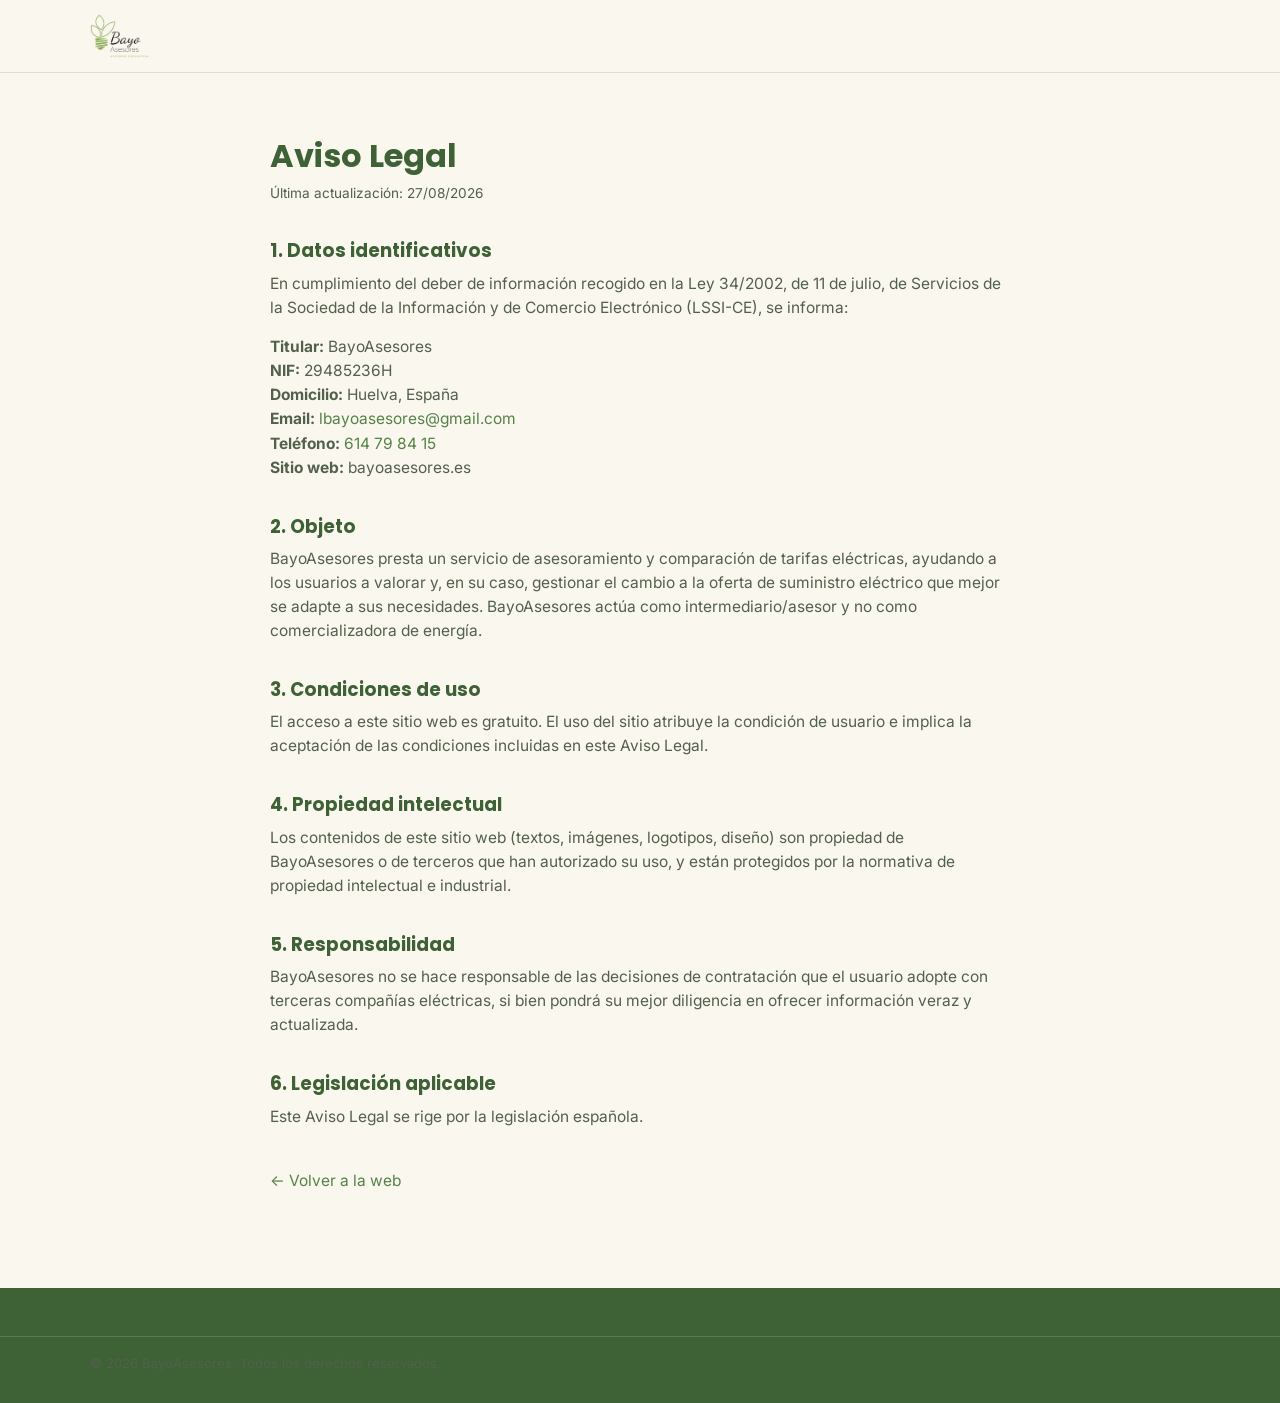
==== aviso-legal.html @ 18b34208 "Primera version de la web de BayoAsesores Landing de asesoria energetica con formulario de contacto " ====
<!DOCTYPE html>
<html lang="es">
<head>
<meta charset="UTF-8">
<meta name="viewport" content="width=device-width, initial-scale=1.0">
<title>Aviso Legal | BayoAsesores</title>
<link href="https://fonts.googleapis.com/css2?family=Poppins:wght@600;700;800&family=Inter:wght@400;500;600;700&display=swap" rel="stylesheet">
<link rel="stylesheet" href="https://cdn.jsdelivr.net/npm/bootstrap-icons@1.11.3/font/bootstrap-icons.min.css">
<link rel="stylesheet" href="css/styles.css">
<link rel="icon" type="image/png" href="img/favicon.png">
<style>
  .legal { max-width: 780px; margin: 0 auto; padding: 64px 20px 80px; }
  .legal h1 { margin-bottom: 8px; }
  .legal h2 { font-size: 1.15rem; margin-top: 36px; }
  .legal p, .legal li { color: var(--ink-soft); font-size: .97rem; }
  .legal .updated { font-size: .85rem; color: var(--ink-soft); margin-bottom: 32px; }
  .placeholder { background: #FFF3CD; border: 1px dashed #C98A22; padding: 2px 6px; border-radius: 4px; }
</style>
</head>
<body>

<header class="site-header">
  <div class="container header-inner">
    <a href="index.html" class="logo">
      <img src="img/logo.png" alt="BayoAsesores" class="logo-img">
    </a>
  </div>
</header>

<main class="legal">
  <h1>Aviso Legal</h1>
  <p class="updated">Última actualización: 27/08/2026</p>

  <h2>1. Datos identificativos</h2>
  <p>
    En cumplimiento del deber de información recogido en la Ley 34/2002, de 11 de julio,
    de Servicios de la Sociedad de la Información y de Comercio Electrónico (LSSI-CE), se informa:
  </p>
  <p>
    <strong>Titular:</strong> BayoAsesores<br>
    <strong>NIF:</strong> 29485236H<br>
    <strong>Domicilio:</strong> Huelva, España<br>
    <strong>Email:</strong> <a href="mailto:lbayoasesores@gmail.com">lbayoasesores@gmail.com</a><br>
    <strong>Teléfono:</strong> <a href="tel:+34614798415">614 79 84 15</a><br>
    <strong>Sitio web:</strong> bayoasesores.es
  </p>

  <h2>2. Objeto</h2>
  <p>
    BayoAsesores presta un servicio de asesoramiento y comparación de tarifas eléctricas,
    ayudando a los usuarios a valorar y, en su caso, gestionar el cambio a la oferta de
    suministro eléctrico que mejor se adapte a sus necesidades. BayoAsesores actúa como
    intermediario/asesor y no como comercializadora de energía.
  </p>

  <h2>3. Condiciones de uso</h2>
  <p>
    El acceso a este sitio web es gratuito. El uso del sitio atribuye la condición de
    usuario e implica la aceptación de las condiciones incluidas en este Aviso Legal.
  </p>

  <h2>4. Propiedad intelectual</h2>
  <p>
    Los contenidos de este sitio web (textos, imágenes, logotipos, diseño) son propiedad
    de BayoAsesores o de terceros que han autorizado su uso, y están protegidos por la
    normativa de propiedad intelectual e industrial.
  </p>

  <h2>5. Responsabilidad</h2>
  <p>
    BayoAsesores no se hace responsable de las decisiones de contratación que el usuario
    adopte con terceras compañías eléctricas, si bien pondrá su mejor diligencia en
    ofrecer información veraz y actualizada.
  </p>

  <h2>6. Legislación aplicable</h2>
  <p>Este Aviso Legal se rige por la legislación española.</p>

  <p style="margin-top:40px;"><a href="index.html">← Volver a la web</a></p>
</main>

<footer class="site-footer">
  <div class="footer-bottom">
    <div class="container">
      <p>&copy; <span id="year"></span> BayoAsesores. Todos los derechos reservados.</p>
    </div>
  </div>
</footer>

<script>document.getElementById('year').textContent = new Date().getFullYear();</script>
</body>
</html>
---- css/styles.css ----
/* ===== Tokens ===== */
:root {
  --cream: #FAF7EE;
  --cream-alt: #F1EEDF;
  --green-50: #EEF3E2;
  --green-100: #DCEAC6;
  --green-300: #A9CB8D;
  --green-500: #6FA85B;
  --green-600: #558247;
  --green-700: #3E6236;
  --ink: #223022;
  --ink-soft: #52604D;
  --accent: #4B8B3B;
  --accent-dark: #386B2C;
  --white: #FFFFFF;
  --border: #E1DCC7;
  --shadow: 0 10px 30px rgba(63, 82, 51, 0.08);
  --radius: 16px;
  --font-head: 'Poppins', 'Segoe UI', system-ui, sans-serif;
  --font-body: 'Inter', 'Segoe UI', system-ui, sans-serif;
}

* { box-sizing: border-box; }
html { scroll-behavior: smooth; }

body {
  margin: 0;
  font-family: var(--font-body);
  color: var(--ink);
  background: var(--cream);
  line-height: 1.55;
}

h1, h2, h3, h4 { font-family: var(--font-head); color: var(--green-700); margin: 0 0 .5em; line-height: 1.2; }
p { margin: 0 0 1em; color: var(--ink-soft); }
a { color: var(--green-600); text-decoration: none; }
a:hover { color: var(--green-700); }
img { max-width: 100%; display: block; }

.container {
  max-width: 1140px;
  margin: 0 auto;
  padding: 0 20px;
}

.skip-link {
  position: absolute;
  left: -999px;
  top: 0;
  background: var(--green-700);
  color: #fff;
  padding: 10px 16px;
  z-index: 1000;
}
.skip-link:focus { left: 10px; top: 10px; }

/* ===== Buttons ===== */
.btn {
  display: inline-flex;
  align-items: center;
  justify-content: center;
  gap: 8px;
  border-radius: 999px;
  font-family: var(--font-head);
  font-weight: 600;
  text-align: center;
  cursor: pointer;
  border: 2px solid transparent;
  transition: transform .15s ease, box-shadow .15s ease, background .15s ease;
  white-space: nowrap;
}
.btn-primary {
  background: var(--accent);
  color: #fff;
}
.btn-primary:hover { background: var(--accent-dark); color: #fff; transform: translateY(-1px); }
.btn-ghost {
  background: transparent;
  border-color: var(--green-500);
  color: var(--green-700);
}
.btn-ghost:hover { background: var(--green-50); }
.btn-small { padding: 8px 16px; font-size: .9rem; }
.btn-large { padding: 14px 28px; font-size: 1.05rem; }
.btn-block { width: 100%; }

/* ===== Header ===== */
.site-header {
  position: sticky;
  top: 0;
  z-index: 500;
  background: rgba(250, 247, 238, 0.92);
  backdrop-filter: blur(6px);
  border-bottom: 1px solid var(--border);
}
.header-inner {
  display: flex;
  align-items: center;
  justify-content: space-between;
  gap: 16px;
  padding: 14px 20px;
}
.logo {
  display: flex;
  align-items: center;
  gap: 8px;
  font-family: var(--font-head);
  font-weight: 600;
  font-size: 1.2rem;
  color: var(--green-700);
}
.logo strong { font-weight: 800; }
.logo-img { height: 44px; width: auto; }

.main-nav {
  display: flex;
  gap: 24px;
  flex: 1;
  justify-content: center;
}
.main-nav a {
  color: var(--ink);
  font-weight: 500;
  font-size: .95rem;
}
.main-nav a:hover { color: var(--green-700); }

.header-actions {
  display: flex;
  align-items: center;
  gap: 14px;
}
.phone-link {
  font-weight: 600;
  color: var(--green-700);
  font-size: .95rem;
  white-space: nowrap;
}

.nav-toggle {
  display: none;
  flex-direction: column;
  justify-content: center;
  gap: 5px;
  width: 34px;
  height: 34px;
  background: none;
  border: none;
  cursor: pointer;
}
.nav-toggle span {
  display: block;
  height: 2px;
  background: var(--green-700);
  border-radius: 2px;
}

/* ===== Hero ===== */
.hero {
  padding: 64px 0 40px;
  background: linear-gradient(180deg, var(--green-50) 0%, var(--cream) 100%);
}
.hero-inner {
  display: grid;
  grid-template-columns: minmax(0, 1.1fr) minmax(0, .9fr);
  gap: 48px;
  align-items: center;
}
.eyebrow {
  display: inline-block;
  background: var(--green-100);
  color: var(--green-700);
  font-weight: 600;
  font-size: .8rem;
  letter-spacing: .04em;
  text-transform: uppercase;
  padding: 6px 14px;
  border-radius: 999px;
  margin-bottom: 16px;
}
.hero-text h1 {
  font-size: clamp(2rem, 4vw, 2.8rem);
  margin-bottom: 18px;
}
.hero-sub {
  font-size: 1.08rem;
  max-width: 46ch;
}
.hero-cta {
  display: flex;
  flex-wrap: wrap;
  gap: 14px;
  margin: 24px 0;
}
.trust-badges {
  list-style: none;
  padding: 0;
  margin: 0;
  display: flex;
  flex-wrap: wrap;
  gap: 10px 20px;
  font-size: .92rem;
  color: var(--ink-soft);
  font-weight: 500;
}
.trust-badges--column { flex-direction: column; gap: 8px; }
.trust-badges li { display: flex; align-items: center; gap: 8px; }
.trust-badges i { color: var(--accent); font-size: 1.05rem; }

.hero-card {
  background: var(--white);
  border-radius: var(--radius);
  box-shadow: var(--shadow);
  padding: 28px;
  border: 1px solid var(--border);
}
.mini-form-title {
  font-size: .85rem;
  font-weight: 600;
  color: var(--ink-soft);
  margin-bottom: 6px;
}
.mini-form-title--accent { color: var(--green-700); margin-top: 20px; }
.mini-bar {
  height: 14px;
  border-radius: 999px;
  background: var(--cream-alt);
  overflow: hidden;
  margin-bottom: 4px;
}
.mini-bar span {
  display: block;
  height: 100%;
  background: #D8A6A6;
  border-radius: 999px;
}
.mini-bar--accent span { background: var(--green-500); }
.mini-savings {
  margin-top: 20px;
  font-size: 1rem;
  color: var(--ink);
}
.mini-savings strong { color: var(--accent-dark); font-size: 1.2rem; }

/* ===== Sections ===== */
.section { padding: 72px 0; }
.section-alt { background: var(--green-50); }
.section-title {
  text-align: center;
  font-size: clamp(1.6rem, 3vw, 2.1rem);
}
.section-title--left { text-align: left; }
.section-sub {
  text-align: center;
  max-width: 60ch;
  margin: 0 auto 40px;
  font-size: 1.05rem;
}
.section-sub--left { text-align: left; margin: 0 0 24px; }

/* Steps */
.steps {
  display: grid;
  grid-template-columns: repeat(4, minmax(0, 1fr));
  gap: 24px;
}
.step {
  background: var(--white);
  border: 1px solid var(--border);
  border-radius: var(--radius);
  padding: 28px 22px;
  text-align: left;
}
.step-num {
  width: 38px;
  height: 38px;
  border-radius: 50%;
  background: var(--green-500);
  color: #fff;
  font-family: var(--font-head);
  font-weight: 700;
  display: flex;
  align-items: center;
  justify-content: center;
  margin-bottom: 14px;
}
.step h3 { font-size: 1.05rem; margin-bottom: 8px; }
.step p { font-size: .93rem; margin: 0; }

/* Cards */
.cards-grid {
  display: grid;
  grid-template-columns: repeat(3, minmax(0, 1fr));
  gap: 24px;
}
.card {
  background: var(--white);
  border-radius: var(--radius);
  padding: 28px;
  border: 1px solid var(--border);
  transition: transform .15s ease, box-shadow .15s ease;
}
.card:hover { transform: translateY(-3px); box-shadow: var(--shadow); }
.card-icon { font-size: 1.8rem; margin-bottom: 12px; color: var(--green-600); }
.card h3 { font-size: 1.05rem; }
.card p { font-size: .93rem; margin: 0; }

/* Calculadora */
.calc-container {
  display: grid;
  grid-template-columns: minmax(0, 1fr) minmax(0, 1fr);
  gap: 48px;
  align-items: center;
}
.calc-box {
  background: var(--white);
  border: 1px solid var(--border);
  border-radius: var(--radius);
  padding: 32px;
  box-shadow: var(--shadow);
}
.calc-label {
  display: block;
  font-weight: 600;
  margin-bottom: 12px;
  color: var(--ink);
}
.calc-label strong { color: var(--green-700); }
input[type="range"] {
  width: 100%;
  accent-color: var(--green-600);
  margin-bottom: 24px;
}
.calc-result {
  display: flex;
  justify-content: space-between;
  gap: 16px;
  background: var(--green-50);
  border-radius: 12px;
  padding: 18px;
  margin-bottom: 20px;
}
.calc-result-label {
  display: block;
  font-size: .82rem;
  color: var(--ink-soft);
  margin-bottom: 4px;
}
.calc-result-value {
  display: block;
  font-family: var(--font-head);
  font-size: 1.4rem;
  font-weight: 700;
  color: var(--green-700);
}
.calc-result-value--accent { color: var(--accent-dark); }
.calc-disclaimer {
  font-size: .78rem;
  color: var(--ink-soft);
  margin: 12px 0 0;
  text-align: center;
}

/* Formulario */
.section-form { background: var(--green-50); }
.form-container {
  display: grid;
  grid-template-columns: minmax(0, .9fr) minmax(0, 1.1fr);
  gap: 48px;
  align-items: start;
}
.lead-form {
  background: var(--white);
  border-radius: var(--radius);
  padding: 32px;
  box-shadow: var(--shadow);
  border: 1px solid var(--border);
}
.form-row { margin-bottom: 18px; }
.form-row--split {
  display: grid;
  grid-template-columns: minmax(0, 1fr) minmax(0, 1fr);
  gap: 16px;
}
.form-row label {
  display: block;
  font-weight: 600;
  font-size: .9rem;
  margin-bottom: 6px;
  color: var(--ink);
}
.form-row input[type="text"],
.form-row input[type="tel"],
.form-row input[type="email"],
.form-row input[type="number"],
.form-row textarea {
  width: 100%;
  padding: 12px 14px;
  border: 1px solid var(--border);
  border-radius: 10px;
  font-family: var(--font-body);
  font-size: .98rem;
  background: var(--cream);
  color: var(--ink);
}
.form-row input:focus,
.form-row textarea:focus {
  outline: 2px solid var(--green-500);
  outline-offset: 1px;
  background: var(--white);
}
.form-hint {
  font-size: .82rem;
  color: var(--ink-soft);
  margin: 8px 0 0;
}
.form-hint a { font-weight: 600; white-space: nowrap; }
.form-row--checkbox {
  display: flex;
  align-items: flex-start;
  gap: 10px;
  font-size: .85rem;
  color: var(--ink-soft);
}
.form-row--checkbox input { margin-top: 3px; }
.form-note {
  min-height: 1.2em;
  margin: 12px 0 0;
  font-size: .9rem;
  text-align: center;
  font-weight: 600;
}
.form-note.success { color: var(--green-700); }
.form-note.error { color: #b3402a; }

/* FAQ */
.faq-list { max-width: 760px; margin: 0 auto; }
.faq-item {
  border-bottom: 1px solid var(--border);
}
.faq-question {
  width: 100%;
  text-align: left;
  background: none;
  border: none;
  padding: 18px 4px;
  font-family: var(--font-head);
  font-size: 1rem;
  font-weight: 600;
  color: var(--ink);
  display: flex;
  justify-content: space-between;
  align-items: center;
  cursor: pointer;
}
.faq-icon {
  font-size: 1.3rem;
  color: var(--green-600);
  transition: transform .2s ease;
}
.faq-question[aria-expanded="true"] .faq-icon { transform: rotate(45deg); }
.faq-answer {
  max-height: 0;
  overflow: hidden;
  transition: max-height .25s ease;
}
.faq-answer p { padding: 0 4px 18px; margin: 0; font-size: .95rem; }

/* Footer */
.site-footer {
  background: var(--green-700);
  color: #E7EEDF;
  padding-top: 48px;
}
.footer-inner {
  display: grid;
  grid-template-columns: minmax(0, 1.3fr) minmax(0, 1fr) minmax(0, 1fr);
  gap: 32px;
  padding-bottom: 32px;
}
.logo--footer { color: #fff; }
.footer-brand p { color: #CBDAB9; font-size: .92rem; }
.footer-col h4 { color: #fff; font-size: .95rem; margin-bottom: 12px; }
.footer-col p { margin: 0 0 8px; }
.footer-col a { color: #CBDAB9; font-size: .92rem; }
.footer-col a:hover { color: #fff; }
.footer-bottom {
  border-top: 1px solid rgba(255,255,255,.15);
  padding: 16px 0;
  font-size: .82rem;
  color: #B7C7A4;
}

/* WhatsApp float */
.whatsapp-float {
  position: fixed;
  bottom: 22px;
  right: 22px;
  width: 56px;
  height: 56px;
  background: var(--green-600);
  color: #fff;
  border-radius: 50%;
  display: flex;
  align-items: center;
  justify-content: center;
  font-size: 1.6rem;
  box-shadow: 0 8px 20px rgba(0,0,0,.2);
  z-index: 400;
}
.whatsapp-float:hover { background: var(--green-700); }

/* ===== Responsive ===== */
@media (max-width: 900px) {
  .main-nav { display: none; }
  .nav-toggle { display: flex; }
  .hero-inner, .calc-container, .form-container { grid-template-columns: minmax(0, 1fr); }
  .steps { grid-template-columns: repeat(2, minmax(0, 1fr)); }
  .cards-grid { grid-template-columns: repeat(2, minmax(0, 1fr)); }
  .footer-inner { grid-template-columns: 1fr; }
  .phone-link { display: none; }

  .site-header.nav-open .main-nav {
    display: flex;
    flex-direction: column;
    position: absolute;
    top: 100%;
    left: 0;
    right: 0;
    background: var(--cream);
    padding: 20px;
    border-bottom: 1px solid var(--border);
    gap: 16px;
  }
}

@media (max-width: 560px) {
  .steps { grid-template-columns: 1fr; }
  .cards-grid { grid-template-columns: 1fr; }
  .form-row--split { grid-template-columns: 1fr; }
  .hero { padding: 40px 0 32px; }
  .section { padding: 52px 0; }
}
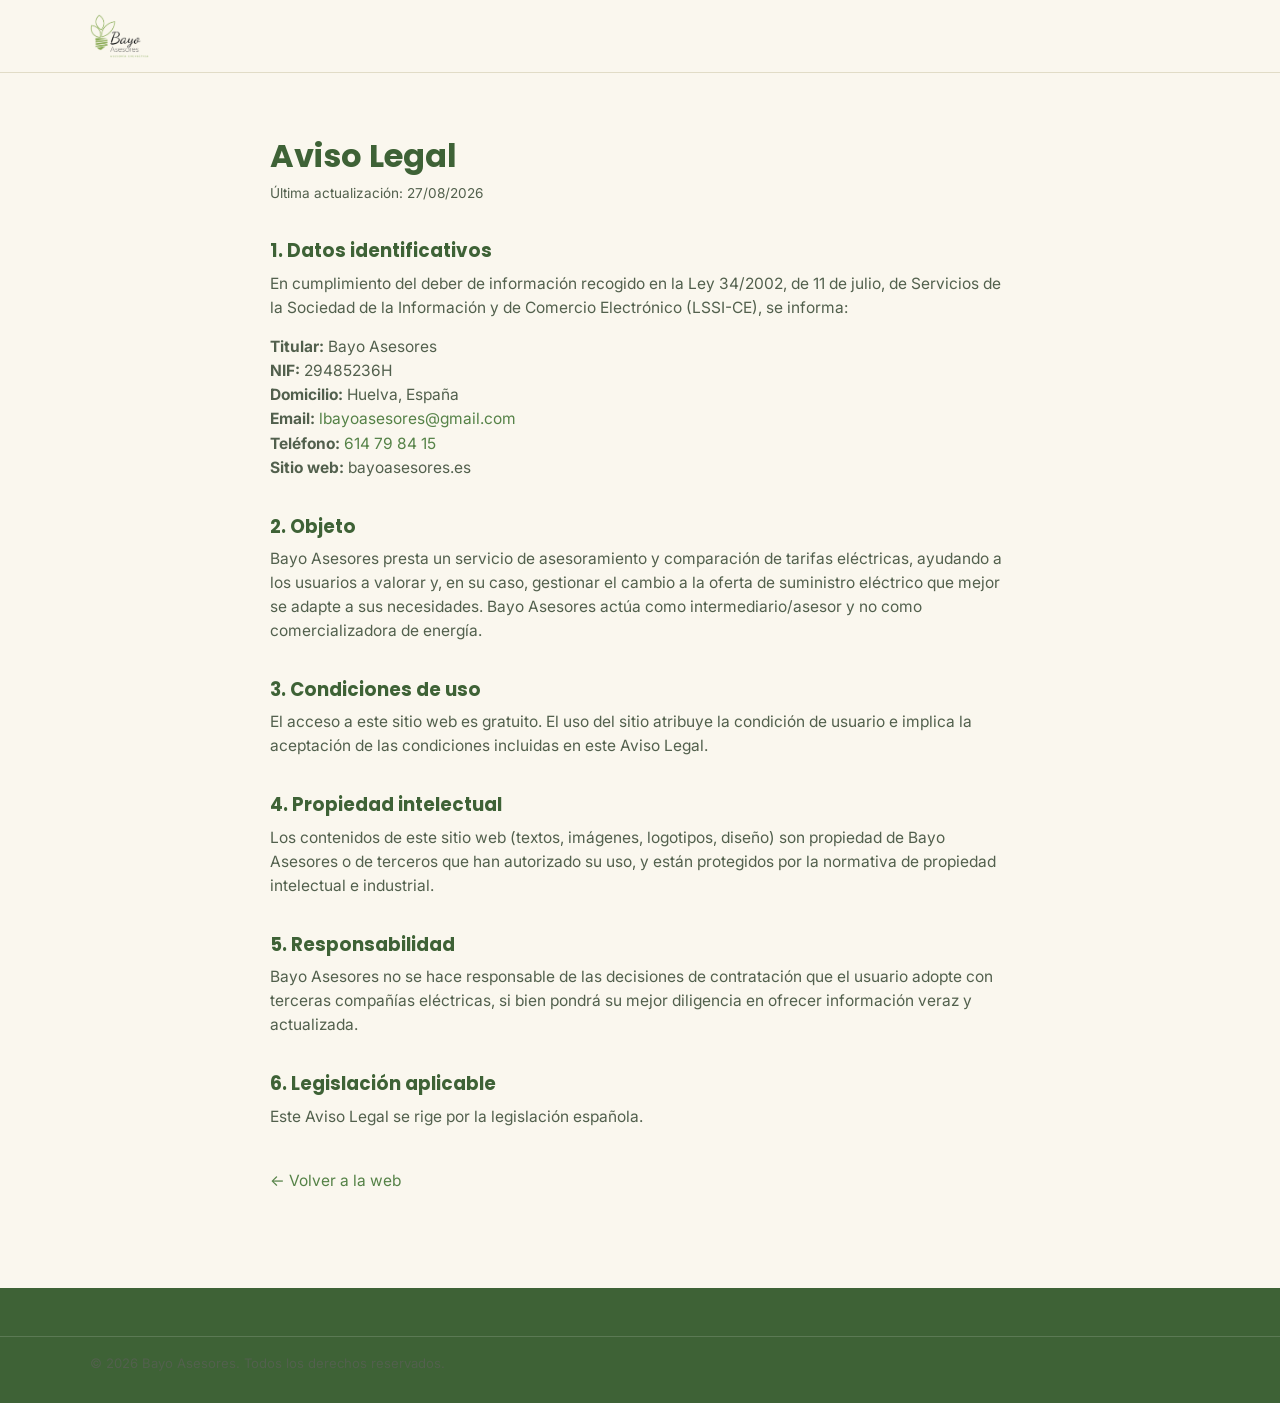
==== commit 39cb793c: "Cambiar BayoAsesores por Bayo Asesores en todo el sitio" ====
--- a/aviso-legal.html
+++ b/aviso-legal.html
@@ -3,7 +3,7 @@
 <head>
 <meta charset="UTF-8">
 <meta name="viewport" content="width=device-width, initial-scale=1.0">
-<title>Aviso Legal | BayoAsesores</title>
+<title>Aviso Legal | Bayo Asesores</title>
 <link href="https://fonts.googleapis.com/css2?family=Poppins:wght@600;700;800&family=Inter:wght@400;500;600;700&display=swap" rel="stylesheet">
 <link rel="stylesheet" href="https://cdn.jsdelivr.net/npm/bootstrap-icons@1.11.3/font/bootstrap-icons.min.css">
 <link rel="stylesheet" href="css/styles.css">
@@ -21,8 +21,8 @@
 
 <header class="site-header">
   <div class="container header-inner">
-    <a href="index.html" class="logo">
-      <img src="img/logo.png" alt="BayoAsesores" class="logo-img">
+    <a href="./" class="logo">
+      <img src="img/logo.png" alt="Bayo Asesores" class="logo-img">
     </a>
   </div>
 </header>
@@ -37,7 +37,7 @@
     de Servicios de la Sociedad de la Información y de Comercio Electrónico (LSSI-CE), se informa:
   </p>
   <p>
-    <strong>Titular:</strong> BayoAsesores<br>
+    <strong>Titular:</strong> Bayo Asesores<br>
     <strong>NIF:</strong> 29485236H<br>
     <strong>Domicilio:</strong> Huelva, España<br>
     <strong>Email:</strong> <a href="mailto:lbayoasesores@gmail.com">lbayoasesores@gmail.com</a><br>
@@ -47,9 +47,9 @@
 
   <h2>2. Objeto</h2>
   <p>
-    BayoAsesores presta un servicio de asesoramiento y comparación de tarifas eléctricas,
+    Bayo Asesores presta un servicio de asesoramiento y comparación de tarifas eléctricas,
     ayudando a los usuarios a valorar y, en su caso, gestionar el cambio a la oferta de
-    suministro eléctrico que mejor se adapte a sus necesidades. BayoAsesores actúa como
+    suministro eléctrico que mejor se adapte a sus necesidades. Bayo Asesores actúa como
     intermediario/asesor y no como comercializadora de energía.
   </p>
 
@@ -62,13 +62,13 @@
   <h2>4. Propiedad intelectual</h2>
   <p>
     Los contenidos de este sitio web (textos, imágenes, logotipos, diseño) son propiedad
-    de BayoAsesores o de terceros que han autorizado su uso, y están protegidos por la
+    de Bayo Asesores o de terceros que han autorizado su uso, y están protegidos por la
     normativa de propiedad intelectual e industrial.
   </p>
 
   <h2>5. Responsabilidad</h2>
   <p>
-    BayoAsesores no se hace responsable de las decisiones de contratación que el usuario
+    Bayo Asesores no se hace responsable de las decisiones de contratación que el usuario
     adopte con terceras compañías eléctricas, si bien pondrá su mejor diligencia en
     ofrecer información veraz y actualizada.
   </p>
@@ -76,13 +76,13 @@
   <h2>6. Legislación aplicable</h2>
   <p>Este Aviso Legal se rige por la legislación española.</p>
 
-  <p style="margin-top:40px;"><a href="index.html">← Volver a la web</a></p>
+  <p style="margin-top:40px;"><a href="./">← Volver a la web</a></p>
 </main>
 
 <footer class="site-footer">
   <div class="footer-bottom">
     <div class="container">
-      <p>&copy; <span id="year"></span> BayoAsesores. Todos los derechos reservados.</p>
+      <p>&copy; <span id="year"></span> Bayo Asesores. Todos los derechos reservados.</p>
     </div>
   </div>
 </footer>
--- a/css/styles.css
+++ b/css/styles.css
@@ -415,6 +415,13 @@
   margin: 8px 0 0;
 }
 .form-hint a { font-weight: 600; white-space: nowrap; }
+.form-honeypot {
+  position: absolute;
+  left: -9999px;
+  width: 1px;
+  height: 1px;
+  opacity: 0;
+}
 .form-row--checkbox {
   display: flex;
   align-items: flex-start;
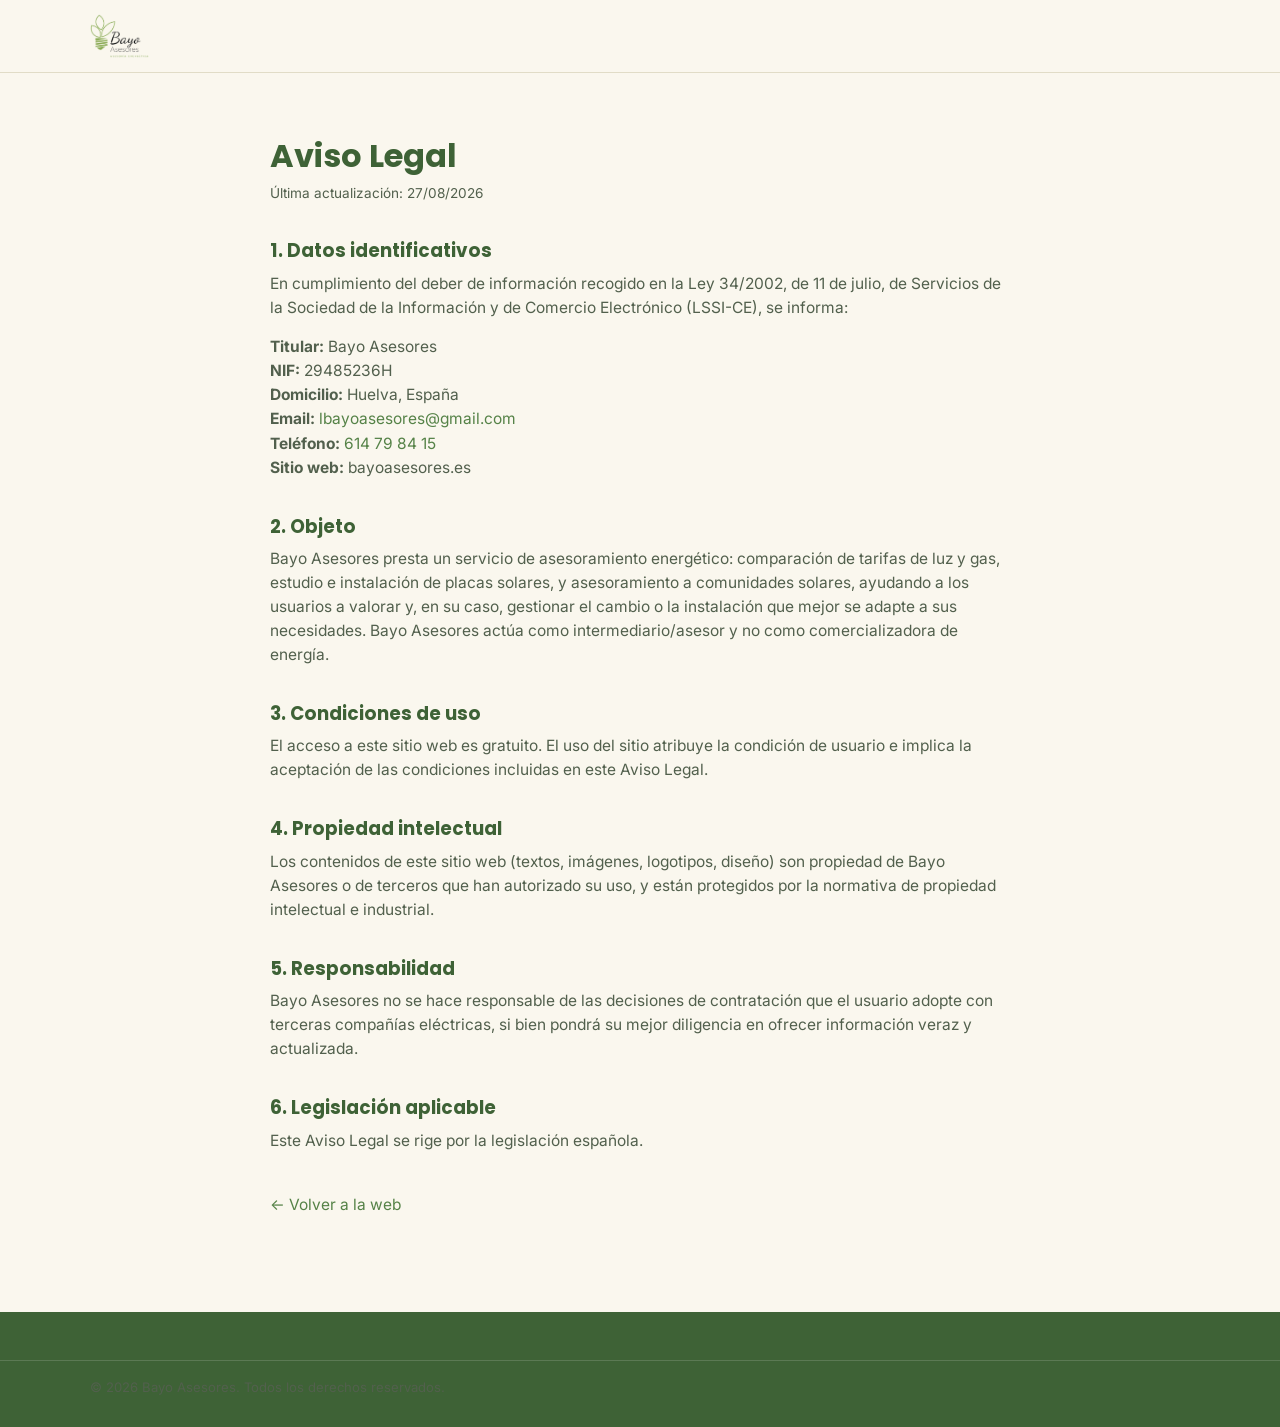
==== commit e5f2aab0: "Anadir seccion de servicios y ajustar SEO/copy - Nueva seccion Servicios: luz, gas, placas solares, " ====
--- a/aviso-legal.html
+++ b/aviso-legal.html
@@ -47,9 +47,10 @@
 
   <h2>2. Objeto</h2>
   <p>
-    Bayo Asesores presta un servicio de asesoramiento y comparación de tarifas eléctricas,
-    ayudando a los usuarios a valorar y, en su caso, gestionar el cambio a la oferta de
-    suministro eléctrico que mejor se adapte a sus necesidades. Bayo Asesores actúa como
+    Bayo Asesores presta un servicio de asesoramiento energético: comparación de tarifas de
+    luz y gas, estudio e instalación de placas solares, y asesoramiento a comunidades
+    solares, ayudando a los usuarios a valorar y, en su caso, gestionar el cambio o la
+    instalación que mejor se adapte a sus necesidades. Bayo Asesores actúa como
     intermediario/asesor y no como comercializadora de energía.
   </p>
 
--- a/css/styles.css
+++ b/css/styles.css
@@ -293,6 +293,11 @@
   grid-template-columns: repeat(3, minmax(0, 1fr));
   gap: 24px;
 }
+.cards-grid--services {
+  grid-template-columns: repeat(2, minmax(0, 1fr));
+  max-width: 780px;
+  margin: 0 auto;
+}
 .card {
   background: var(--white);
   border-radius: var(--radius);
@@ -304,7 +309,6 @@
 .card-icon { font-size: 1.8rem; margin-bottom: 12px; color: var(--green-600); }
 .card h3 { font-size: 1.05rem; }
 .card p { font-size: .93rem; margin: 0; }
-
 /* Calculadora */
 .calc-container {
   display: grid;
@@ -486,7 +490,21 @@
   padding-bottom: 32px;
 }
 .logo--footer { color: #fff; }
+.logo--footer:hover { color: var(--green-100); }
 .footer-brand p { color: #CBDAB9; font-size: .92rem; }
+.social-links { display: flex; gap: 14px; margin-top: 16px; }
+.social-links a {
+  display: flex;
+  align-items: center;
+  justify-content: center;
+  width: 38px;
+  height: 38px;
+  border-radius: 50%;
+  background: rgba(255, 255, 255, 0.12);
+  color: #fff;
+  font-size: 1.1rem;
+}
+.social-links a:hover { background: rgba(255, 255, 255, 0.25); color: #fff; }
 .footer-col h4 { color: #fff; font-size: .95rem; margin-bottom: 12px; }
 .footer-col p { margin: 0 0 8px; }
 .footer-col a { color: #CBDAB9; font-size: .92rem; }
